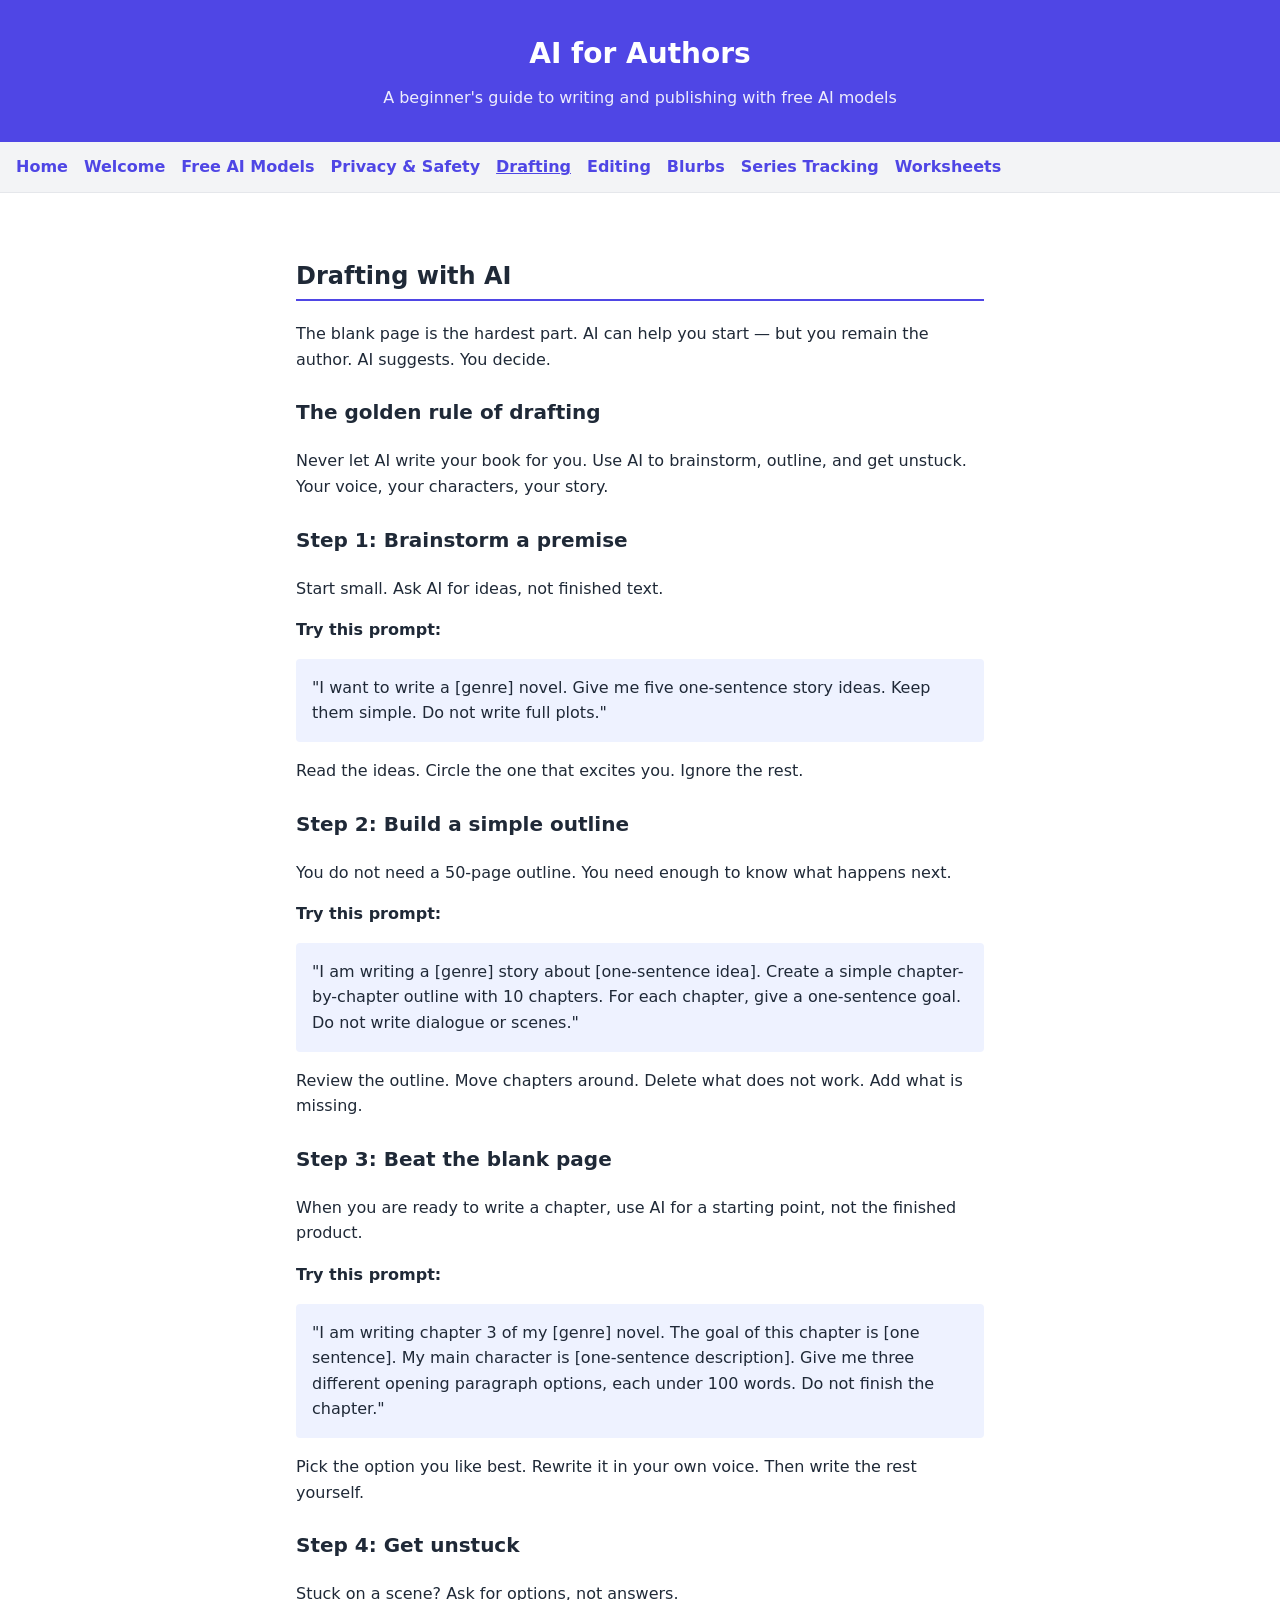
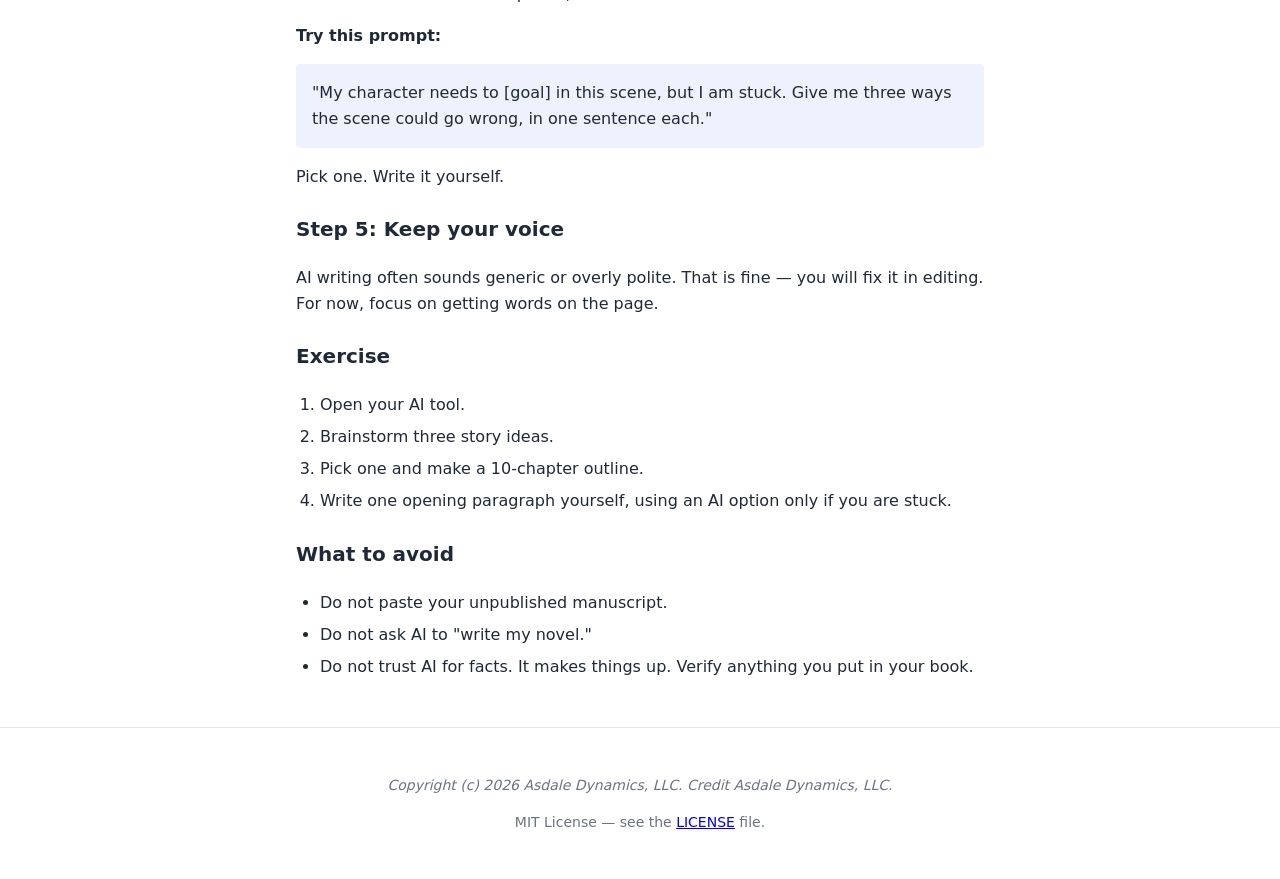
==== site/chapters/03-drafting.html @ 834a9220 "Add beginner AI-for-authors guide, worksheets, and static site" ====
<!DOCTYPE html>
<html lang="en">
<head>
<meta charset="UTF-8">
<meta name="viewport" content="width=device-width, initial-scale=1.0">
<title>Drafting &mdash; AI for Authors</title>
<link rel="stylesheet" href="../css/style.css">
</head>
<body>
<header>
  <h1>AI for Authors</h1>
  <p>A beginner's guide to writing and publishing with free AI models</p>
</header>

<nav>
  <ul>
    <li><a href="../index.html">Home</a></li>
    <li><a href="00-welcome.html">Welcome</a></li>
    <li><a href="01-free-models.html">Free AI Models</a></li>
    <li><a href="02-privacy-safety.html">Privacy &amp; Safety</a></li>
    <li><a href="03-drafting.html" style="text-decoration:underline">Drafting</a></li>
    <li><a href="04-editing.html">Editing</a></li>
    <li><a href="05-blurbs.html">Blurbs</a></li>
    <li><a href="06-series-tracking.html">Series Tracking</a></li>
    <li><a href="../worksheets.html">Worksheets</a></li>
  </ul>
</nav>

<main>
<article>
<h2>Drafting with AI</h2>
<p>The blank page is the hardest part. AI can help you start &mdash; but you remain the author. AI suggests. You decide.</p>

<h3>The golden rule of drafting</h3>
<p>Never let AI write your book for you. Use AI to brainstorm, outline, and get unstuck. Your voice, your characters, your story.</p>

<h3>Step 1: Brainstorm a premise</h3>
<p>Start small. Ask AI for ideas, not finished text.</p>
<p><strong>Try this prompt:</strong></p>
<p style="background:#eef2ff;padding:1rem;border-radius:4px">"I want to write a [genre] novel. Give me five one-sentence story ideas. Keep them simple. Do not write full plots."</p>
<p>Read the ideas. Circle the one that excites you. Ignore the rest.</p>

<h3>Step 2: Build a simple outline</h3>
<p>You do not need a 50-page outline. You need enough to know what happens next.</p>
<p><strong>Try this prompt:</strong></p>
<p style="background:#eef2ff;padding:1rem;border-radius:4px">"I am writing a [genre] story about [one-sentence idea]. Create a simple chapter-by-chapter outline with 10 chapters. For each chapter, give a one-sentence goal. Do not write dialogue or scenes."</p>
<p>Review the outline. Move chapters around. Delete what does not work. Add what is missing.</p>

<h3>Step 3: Beat the blank page</h3>
<p>When you are ready to write a chapter, use AI for a starting point, not the finished product.</p>
<p><strong>Try this prompt:</strong></p>
<p style="background:#eef2ff;padding:1rem;border-radius:4px">"I am writing chapter 3 of my [genre] novel. The goal of this chapter is [one sentence]. My main character is [one-sentence description]. Give me three different opening paragraph options, each under 100 words. Do not finish the chapter."</p>
<p>Pick the option you like best. Rewrite it in your own voice. Then write the rest yourself.</p>

<h3>Step 4: Get unstuck</h3>
<p>Stuck on a scene? Ask for options, not answers.</p>
<p><strong>Try this prompt:</strong></p>
<p style="background:#eef2ff;padding:1rem;border-radius:4px">"My character needs to [goal] in this scene, but I am stuck. Give me three ways the scene could go wrong, in one sentence each."</p>
<p>Pick one. Write it yourself.</p>

<h3>Step 5: Keep your voice</h3>
<p>AI writing often sounds generic or overly polite. That is fine &mdash; you will fix it in editing. For now, focus on getting words on the page.</p>

<h3>Exercise</h3>
<ol>
<li>Open your AI tool.</li>
<li>Brainstorm three story ideas.</li>
<li>Pick one and make a 10-chapter outline.</li>
<li>Write one opening paragraph yourself, using an AI option only if you are stuck.</li>
</ol>

<h3>What to avoid</h3>
<ul>
<li>Do not paste your unpublished manuscript.</li>
<li>Do not ask AI to "write my novel."</li>
<li>Do not trust AI for facts. It makes things up. Verify anything you put in your book.</li>
</ul>
</article>
</main>

<footer>
<p><em>Copyright (c) 2026 Asdale Dynamics, LLC. Credit Asdale Dynamics, LLC.</em></p>
<p>MIT License &mdash; see the <a href="../../LICENSE">LICENSE</a> file.</p>
</footer>
</body>
</html>
---- site/css/style.css ----
/* AI for Authors — static site styles */
* { box-sizing: border-box; }

html {
  line-height: 1.6;
  font-size: 16px;
}

body {
  font-family: ui-sans-serif, system-ui, -apple-system, Segoe UI, Roboto, Helvetica, Arial, sans-serif;
  color: #1f2937;
  background: #ffffff;
  margin: 0;
  padding: 0;
}

header {
  background: #4f46e5;
  color: #fff;
  padding: 2rem 1rem;
  text-align: center;
}

header h1 {
  margin: 0 0 0.5rem;
  font-size: 1.75rem;
}

header p {
  margin: 0;
  opacity: 0.9;
}

nav {
  background: #f3f4f6;
  border-bottom: 1px solid #e5e7eb;
  padding: 0.75rem 1rem;
  position: sticky;
  top: 0;
}

nav ul {
  list-style: none;
  margin: 0;
  padding: 0;
  display: flex;
  gap: 1rem;
  flex-wrap: wrap;
}

nav a {
  color: #4f46e5;
  text-decoration: none;
  font-weight: 600;
}

nav a:hover { text-decoration: underline; }

main {
  max-width: 720px;
  margin: 0 auto;
  padding: 2rem 1rem;
}

article h2 {
  font-size: 1.5rem;
  margin-top: 2rem;
  border-bottom: 2px solid #4f46e5;
  padding-bottom: 0.25rem;
}

article h3 { font-size: 1.25rem; margin-top: 1.5rem; }
article p { margin: 1rem 0; }
article ul, article ol { margin: 1rem 0; padding-left: 1.5rem; }
article li { margin: 0.4rem 0; }

table {
  width: 100%;
  border-collapse: collapse;
  margin: 1rem 0;
  font-size: 0.9rem;
}

th, td {
  border: 1px solid #d1d5db;
  padding: 0.5rem;
  text-align: left;
}

th { background: #eef2ff; }

.callout {
  background: #eef2ff;
  border-left: 4px solid #4f46e5;
  padding: 1rem;
  margin: 1rem 0;
  border-radius: 0 4px 4px 0;
}

.callout.warning {
  background: #fef3c7;
  border-left-color: #d97706;
}

footer {
  border-top: 1px solid #e5e7eb;
  padding: 2rem 1rem;
  text-align: center;
  font-size: 0.875rem;
  color: #6b7280;
}

.worksheet-grid {
  display: grid;
  grid-template-columns: repeat(auto-fit, minmax(260px, 1fr));
  gap: 1rem;
  margin: 1rem 0;
}

.card {
  border: 1px solid #e5e7eb;
  border-radius: 8px;
  padding: 1rem;
  background: #fff;
}

.card h3 { margin-top: 0; }

a.button {
  display: inline-block;
  background: #4f46e5;
  color: #fff;
  padding: 0.5rem 1rem;
  border-radius: 4px;
  text-decoration: none;
  margin-top: 0.5rem;
}

a.button:hover { background: #4338ca; }

@media print {
  header { background: #fff; color: #000; }
  header h1 { color: #000; }
  nav { display: none; }
  body { font-size: 12pt; }
  article h2 { border-bottom: 1px solid #000; }
  .callout, .card { border: 1px solid #000; background: #fff; }
  a { color: #000; text-decoration: none; }
  a.button { background: #000; color: #fff; }
}
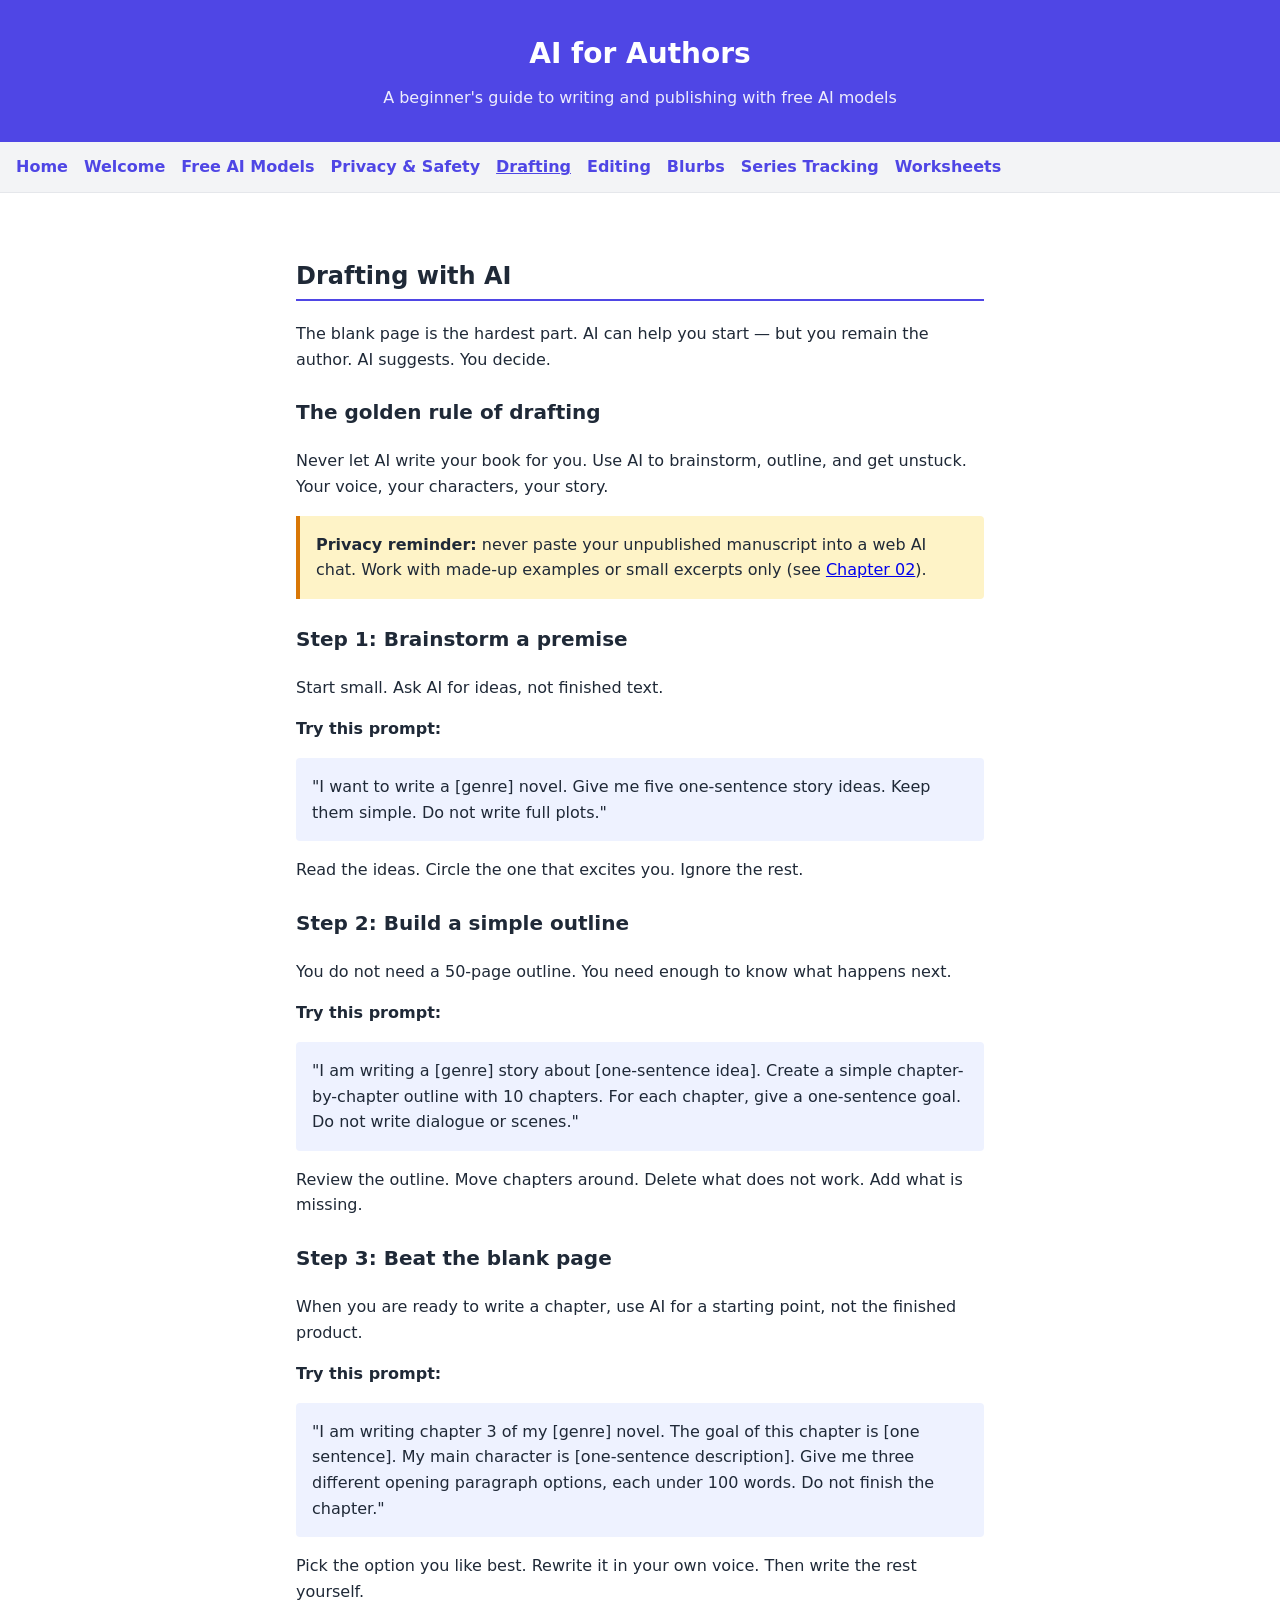
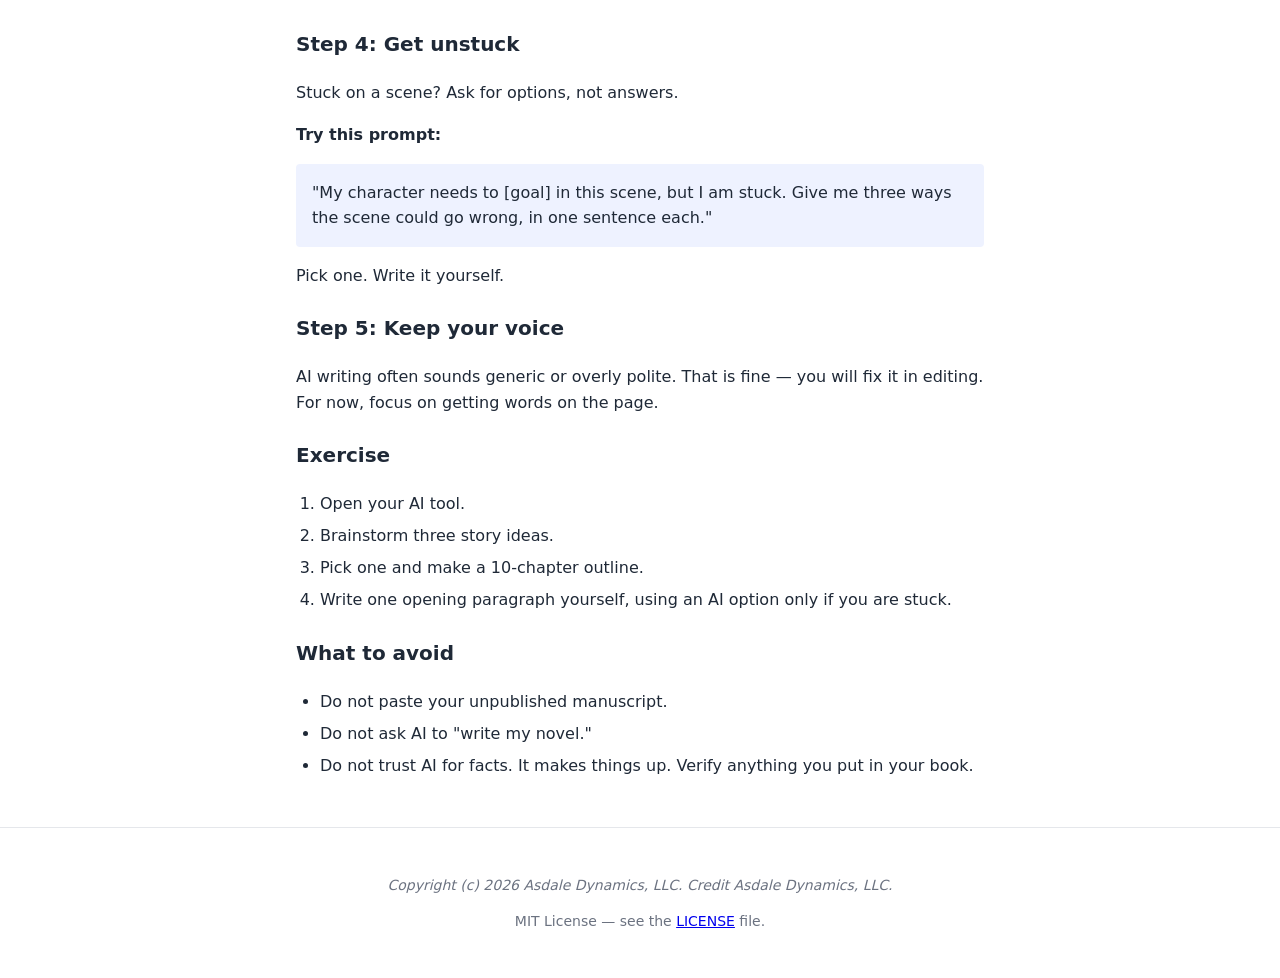
==== commit 2b739644: "Add printable worksheets, verify script, and improve README and privacy notices" ====
--- a/site/chapters/03-drafting.html
+++ b/site/chapters/03-drafting.html
@@ -33,6 +33,10 @@
 
 <h3>The golden rule of drafting</h3>
 <p>Never let AI write your book for you. Use AI to brainstorm, outline, and get unstuck. Your voice, your characters, your story.</p>
+
+<div class="callout warning">
+<strong>Privacy reminder:</strong> never paste your unpublished manuscript into a web AI chat. Work with made-up examples or small excerpts only (see <a href="02-privacy-safety.html">Chapter 02</a>).
+</div>
 
 <h3>Step 1: Brainstorm a premise</h3>
 <p>Start small. Ask AI for ideas, not finished text.</p>
